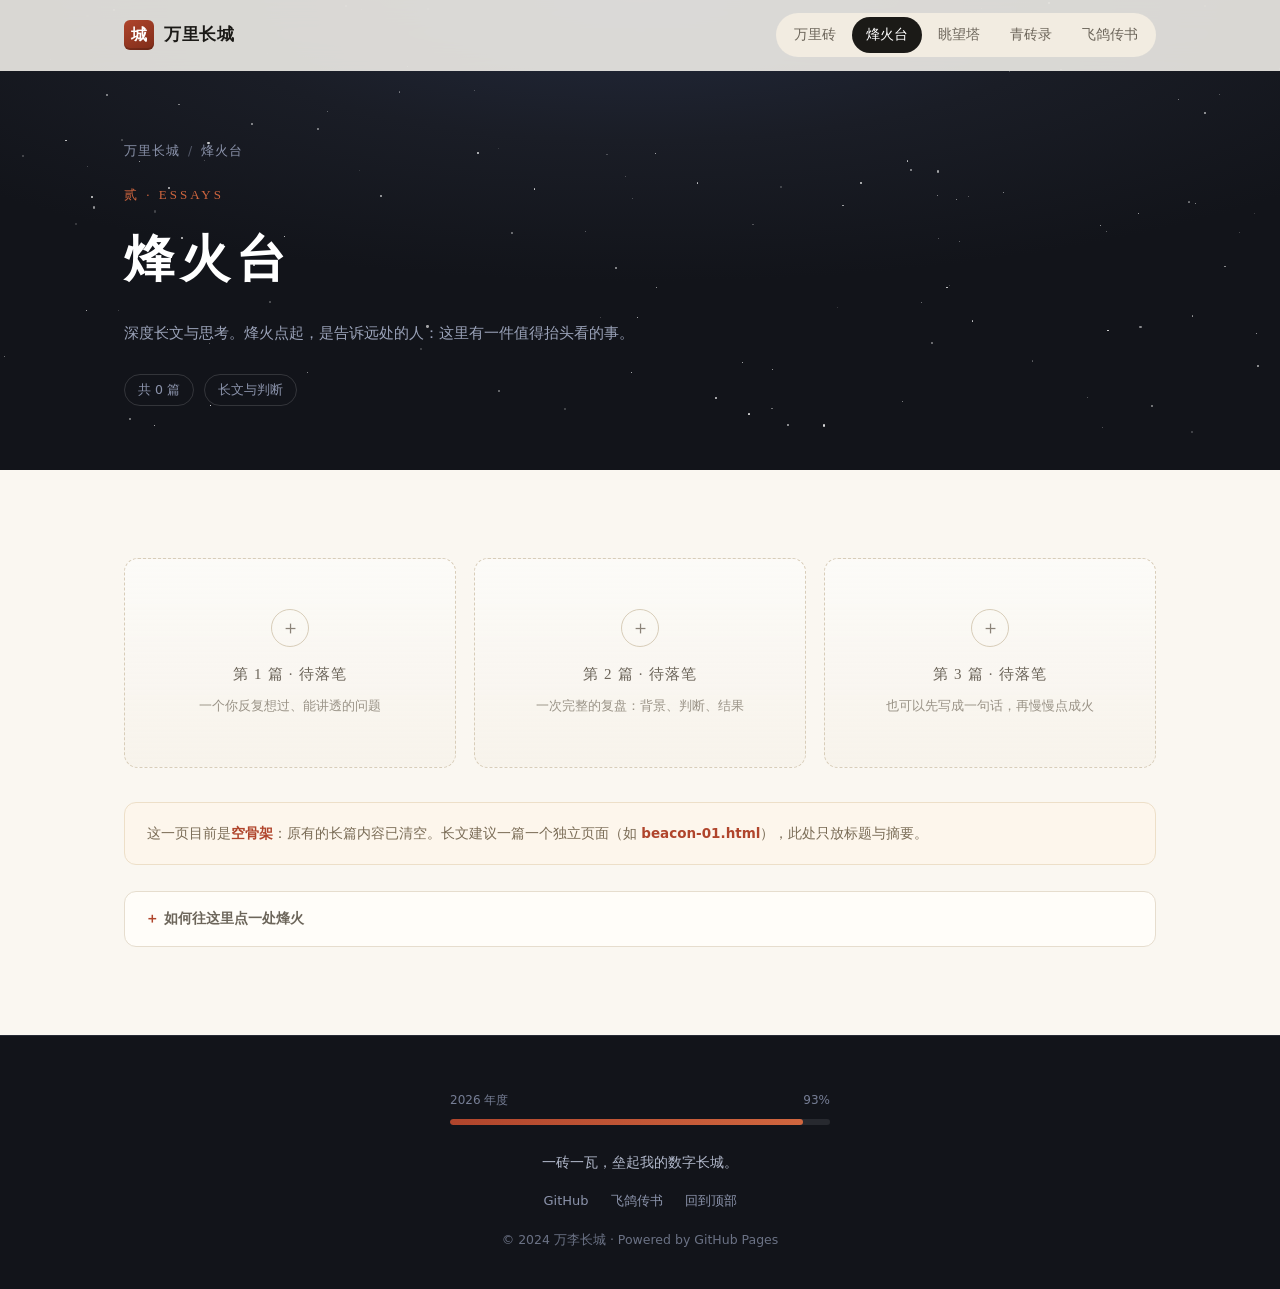
==== beacon.html @ 8b81b1d4 "整体改版：更名万里长城，五栏目重构，清空内容为空骨架" ====
<!DOCTYPE html>
<html lang="zh-CN">
<head>
<meta charset="UTF-8">
<meta name="viewport" content="width=device-width, initial-scale=1.0">
<title>烽火台 · 万里长城</title>
<meta name="description" content="烽火台 —— 深度长文与思考。">
<link rel="stylesheet" href="assets/style.css">
</head>
<body id="top">

<nav id="nav">
  <div class="nav-inner">
    <a class="brand" href="index.html"><span class="logo">城</span><span>万里长城</span></a>
    <div class="nav-links">
      <a href="brick.html">万里砖</a>
      <a href="beacon.html" class="active">烽火台</a>
      <a href="tower.html">眺望塔</a>
      <a href="notes.html">青砖录</a>
      <a href="letter.html">飞鸽传书</a>
    </div>
  </div>
</nav>

<header class="page-head">
  <div id="stars"></div>
  <div class="wrap">
    <div class="crumb"><a href="index.html">万里长城</a><i>/</i>烽火台</div>
    <div class="num">贰 · ESSAYS</div>
    <h1>烽火台</h1>
    <p class="desc">深度长文与思考。烽火点起，是告诉远处的人：这里有一件值得抬头看的事。</p>
    <div class="meta">
      <span>共 0 篇</span>
      <span>长文与判断</span>
    </div>
  </div>
</header>

<section>
  <div class="wrap">
    <div class="slots">
      <div class="slot reveal">
        <div class="plus">＋</div>
        <div class="label">第 1 篇 · 待落笔</div>
        <div class="hint">一个你反复想过、能讲透的问题</div>
      </div>
      <div class="slot reveal">
        <div class="plus">＋</div>
        <div class="label">第 2 篇 · 待落笔</div>
        <div class="hint">一次完整的复盘：背景、判断、结果</div>
      </div>
      <div class="slot reveal">
        <div class="plus">＋</div>
        <div class="label">第 3 篇 · 待落笔</div>
        <div class="hint">也可以先写成一句话，再慢慢点成火</div>
      </div>
    </div>

    <div class="note">
      这一页目前是<b>空骨架</b>：原有的长篇内容已清空。长文建议一篇一个独立页面（如 <b>beacon-01.html</b>），此处只放标题与摘要。
    </div>

    <details class="snippet">
      <summary>如何往这里点一处烽火</summary>
      <div class="snippet-body">
        <p>复制下面的结构到 <code>beacon.html</code> 的 <code>&lt;div class="slots"&gt;</code> 里：</p>
        <pre><code>&lt;a class="tile" href="beacon-01.html"&gt;
  &lt;div class="tile-num"&gt;01 · 2024.01&lt;/div&gt;
  &lt;h3&gt;文章标题&lt;/h3&gt;
  &lt;p&gt;两三行摘要，让人知道点开能读到什么。&lt;/p&gt;
  &lt;span class="tile-tag"&gt;长文 · 约 6000 字&lt;/span&gt;
&lt;/a&gt;</code></pre>
        <p>摘要控制在 2–3 行最好看。篇幅较长时，正文另建页面，这里只做入口。</p>
      </div>
    </details>
  </div>
</section>

<footer>
  <div class="wrap">
    <div class="progress-wrap">
      <div class="progress-label"><span id="yearLabel"></span><span id="yearPercent">0%</span></div>
      <div class="progress-bar"><i id="yearProgress"></i></div>
    </div>
    <div class="foot-line">一砖一瓦，垒起我的数字长城。</div>
    <div class="links">
      <a href="https://github.com/cwl88" target="_blank" rel="noopener">GitHub</a>
      <a href="letter.html">飞鸽传书</a>
      <a href="#top">回到顶部</a>
    </div>
    <div class="copyright">© 2024 万李长城 · Powered by GitHub Pages</div>
  </div>
</footer>

<button id="toTop" aria-label="回到顶部">↑</button>
<script src="assets/site.js"></script>
</body>
</html>
---- assets/style.css ----
/* ==========================================================
   万里长城 · 数字大本营
   共享样式表  assets/style.css
   ========================================================== */

:root{
  --paper:#faf7f1;
  --paper-2:#f2ece1;
  --card:#fffdf9;
  --ink:#1b1a17;
  --ink-soft:#6c655a;
  --ink-faint:#9a9387;
  --brick:#b0452c;
  --brick-2:#d0663f;
  --stone:#8b8378;
  --line:#e6ddce;
  --night:#12141a;
  --night-2:#1a1d26;
  --radius:14px;
  --maxw:1080px;
  --serif:"Songti SC","STSong","SimSun",Georgia,"Times New Roman",serif;
  --sans:"PingFang SC","Microsoft YaHei","Noto Sans SC",system-ui,-apple-system,sans-serif;
}

*{margin:0;padding:0;box-sizing:border-box}
html{scroll-behavior:smooth}
body{
  font-family:var(--sans);
  background:var(--paper);
  color:var(--ink);
  line-height:1.75;
  -webkit-font-smoothing:antialiased;
}
a{color:inherit;text-decoration:none}
img{max-width:100%}
.wrap{max-width:var(--maxw);margin:0 auto;padding:0 24px}

/* ===================== 导航 ===================== */
nav{
  position:fixed;top:0;left:0;right:0;z-index:100;
  background:rgba(250,247,241,.86);
  -webkit-backdrop-filter:blur(14px);
  backdrop-filter:blur(14px);
  border-bottom:1px solid transparent;
  transition:border-color .3s,box-shadow .3s;
}
nav.scrolled{border-bottom-color:var(--line);box-shadow:0 2px 20px rgba(27,26,23,.04)}
.nav-inner{
  max-width:var(--maxw);margin:0 auto;padding:13px 24px;
  display:flex;align-items:center;justify-content:space-between;gap:16px;
}
.brand{display:flex;align-items:center;gap:10px;font-weight:700;font-size:17px;letter-spacing:.5px;white-space:nowrap}
.brand .logo{
  width:30px;height:30px;border-radius:6px;
  background:linear-gradient(150deg,var(--brick),#7e2c19);
  color:#fff;font-family:var(--serif);font-size:16px;
  display:flex;align-items:center;justify-content:center;
  box-shadow:inset 0 -2px 0 rgba(0,0,0,.18);
}
.nav-links{display:flex;gap:2px;background:var(--paper-2);border-radius:999px;padding:4px}
.nav-links a{
  padding:6px 14px;border-radius:999px;font-size:13.5px;color:var(--ink-soft);
  transition:all .2s;white-space:nowrap;
}
.nav-links a:hover{color:var(--ink);background:#fff}
.nav-links a.active{background:var(--ink);color:#fff}
@media(max-width:760px){
  .nav-inner{padding:11px 16px;gap:10px}
  .brand{font-size:15px}
  .brand .logo{width:26px;height:26px;font-size:14px}
  .nav-links{padding:3px;gap:0}
  .nav-links a{padding:5px 8px;font-size:12px}
}
@media(max-width:420px){
  .brand span:last-child{display:none}
  .nav-links a{padding:5px 7px;font-size:11.5px}
}

/* ===================== 首屏 ===================== */
.hero{
  position:relative;overflow:hidden;
  background:radial-gradient(ellipse 75% 55% at 50% 0%,#232a3d 0%,var(--night-2) 45%,var(--night) 100%);
  color:#fff;
  padding:165px 24px 0;
  text-align:center;
}
#stars{position:absolute;inset:0;pointer-events:none}
.star{position:absolute;background:#fff;border-radius:50%;animation:twinkle 3.6s ease-in-out infinite}
@keyframes twinkle{0%,100%{opacity:.2}50%{opacity:.95}}

.hero-inner{position:relative;z-index:3;max-width:760px;margin:0 auto;padding-bottom:120px}
.hero .kicker{
  display:inline-flex;align-items:center;gap:10px;
  font-size:12.5px;letter-spacing:4px;color:#b9c0d6;text-transform:uppercase;
}
.hero .kicker::before,.hero .kicker::after{
  content:"";width:28px;height:1px;background:linear-gradient(90deg,transparent,var(--brick-2));
}
.hero .kicker::after{background:linear-gradient(90deg,var(--brick-2),transparent)}
.hero h1{
  font-family:var(--serif);font-weight:700;
  font-size:clamp(46px,9vw,80px);letter-spacing:.14em;
  margin:22px 0 0;text-indent:.14em;
}
.hero h1 .accent{color:var(--brick-2)}
.hero .en{
  display:block;font-family:var(--sans);font-weight:500;
  font-size:12.5px;letter-spacing:5px;color:#7b839c;
  margin-top:14px;text-transform:uppercase;
}
.hero .lede{
  margin:30px auto 0;max-width:520px;
  color:#9aa2b8;font-size:15px;line-height:2;
}
.hero .lede b{color:#e6e9f2;font-weight:600}
.hero-actions{margin-top:38px;display:flex;gap:14px;justify-content:center;flex-wrap:wrap}
.btn{
  display:inline-flex;align-items:center;gap:8px;
  padding:13px 28px;border-radius:999px;font-size:14.5px;font-weight:600;
  transition:transform .2s,box-shadow .2s,background .2s,border-color .2s;
}
.btn-primary{background:var(--brick);color:#fff;box-shadow:0 10px 26px rgba(176,69,44,.34)}
.btn-primary:hover{transform:translateY(-2px);box-shadow:0 14px 32px rgba(176,69,44,.45)}
.btn-ghost{border:1px solid rgba(255,255,255,.22);color:#cdd3e2}
.btn-ghost:hover{border-color:rgba(255,255,255,.45);color:#fff;transform:translateY(-2px)}

/* 城墙剪影 */
.skyline{position:absolute;left:0;right:0;bottom:0;z-index:2;pointer-events:none;line-height:0}
.skyline svg{display:block;width:100%;height:auto}
.wall-strip{
  position:absolute;left:0;right:0;bottom:0;height:74px;z-index:2;pointer-events:none;
  background:var(--night);
}
.wall-crenel{
  position:absolute;left:0;right:0;bottom:66px;height:16px;z-index:2;
  background:repeating-linear-gradient(90deg,var(--night) 0 22px,transparent 22px 40px);
  pointer-events:none;
}

/* ===================== 栏目总览 ===================== */
section{padding:88px 0}
.sec-head{text-align:center;margin-bottom:46px}
.sec-head .kicker{font-size:12px;letter-spacing:4px;color:var(--brick);font-weight:600}
.sec-head h2{
  font-family:var(--serif);font-size:clamp(26px,4vw,34px);font-weight:700;
  margin-top:10px;letter-spacing:.06em;
}
.sec-head h2 em{font-style:normal;color:var(--brick)}
.sec-head p{margin-top:12px;color:var(--ink-soft);font-size:14.5px}

.pillars{display:grid;grid-template-columns:repeat(auto-fit,minmax(196px,1fr));gap:16px}
.pillar{
  background:var(--card);border:1px solid var(--line);border-radius:var(--radius);
  padding:26px 22px 22px;position:relative;overflow:hidden;
  transition:transform .25s,box-shadow .25s,border-color .25s;
  display:flex;flex-direction:column;
}
.pillar::after{
  content:"";position:absolute;left:0;right:0;top:0;height:3px;
  background:linear-gradient(90deg,var(--brick),var(--brick-2));
  transform:scaleX(0);transform-origin:left;transition:transform .35s;
}
.pillar:hover{transform:translateY(-6px);box-shadow:0 18px 40px rgba(27,26,23,.09);border-color:#dccfba}
.pillar:hover::after{transform:scaleX(1)}
.pillar .num{
  font-family:var(--serif);font-size:13px;color:var(--brick);letter-spacing:2px;
}
.pillar h3{
  font-family:var(--serif);font-size:23px;letter-spacing:.1em;
  margin-top:8px;font-weight:700;
}
.pillar .sub{font-size:12.5px;color:var(--ink-faint);margin-top:4px;letter-spacing:1px}
.pillar p{font-size:13.5px;color:var(--ink-soft);margin-top:14px;line-height:1.8;flex:1}
.pillar .go{
  margin-top:18px;font-size:13px;color:var(--brick);font-weight:600;
  display:inline-flex;align-items:center;gap:5px;
}
.pillar .go i{font-style:normal;transition:transform .2s}
.pillar:hover .go i{transform:translateX(4px)}

/* ===================== 关于 / 自述 ===================== */
.about{background:var(--paper-2);border-top:1px solid var(--line);border-bottom:1px solid var(--line)}
.about-grid{display:grid;grid-template-columns:1fr 1fr;gap:54px;align-items:start}
@media(max-width:800px){.about-grid{grid-template-columns:1fr;gap:32px}}
.about-text h2{
  font-family:var(--serif);font-size:clamp(24px,3.4vw,30px);line-height:1.6;letter-spacing:.05em;
}
.about-text h2 em{font-style:normal;color:var(--brick)}
.about-text p{margin-top:18px;font-size:14.5px;color:var(--ink-soft);line-height:2}
.about-list{list-style:none;border-top:1px solid var(--line)}
.about-list li{
  display:flex;justify-content:space-between;gap:16px;
  padding:15px 2px;border-bottom:1px solid var(--line);font-size:14px;
}
.about-list li span:first-child{color:var(--ink-soft)}
.about-list li span:last-child{color:var(--ink);font-weight:600}
.about-list .pending{color:var(--ink-faint);font-weight:400;font-style:italic}

/* ===================== 栏目页头 ===================== */
.page-head{
  background:radial-gradient(ellipse 70% 60% at 50% 0%,#232a3d 0%,var(--night-2) 50%,var(--night) 100%);
  color:#fff;position:relative;overflow:hidden;
  padding:140px 24px 64px;
}
.page-head .wrap{position:relative;z-index:2}
.crumb{font-size:12.5px;color:#8b93ab;letter-spacing:1px}
.crumb a:hover{color:#fff}
.crumb i{font-style:normal;margin:0 8px;opacity:.5}
.page-head .num{
  display:inline-block;font-family:var(--serif);font-size:13px;color:var(--brick-2);
  letter-spacing:3px;margin-top:22px;
}
.page-head h1{
  font-family:var(--serif);font-size:clamp(34px,6vw,50px);
  letter-spacing:.12em;font-weight:700;margin-top:8px;
}
.page-head .desc{
  margin-top:16px;max-width:520px;color:#9aa2b8;font-size:14.5px;line-height:1.95;
}
.page-head .meta{
  margin-top:26px;display:flex;gap:10px;flex-wrap:wrap;font-size:12.5px;color:#8b93ab;
}
.page-head .meta span{
  border:1px solid rgba(255,255,255,.14);border-radius:999px;padding:4px 13px;
}

/* ===================== 空模板 ===================== */
.slots{display:grid;grid-template-columns:repeat(auto-fit,minmax(240px,1fr));gap:18px}
.slot{
  border:1.5px dashed #d8cdb9;border-radius:var(--radius);
  min-height:210px;padding:26px 22px;
  background:linear-gradient(180deg,rgba(255,255,255,.5),rgba(242,236,225,.35));
  display:flex;flex-direction:column;justify-content:center;align-items:center;
  text-align:center;transition:border-color .25s,background .25s;
}
.slot:hover{border-color:var(--brick-2);background:rgba(255,255,255,.85)}
.slot .plus{
  width:38px;height:38px;border-radius:50%;border:1px solid #d8cdb9;
  color:var(--stone);font-size:19px;font-weight:300;
  display:flex;align-items:center;justify-content:center;margin-bottom:14px;
}
.slot .label{
  font-family:var(--serif);font-size:15px;letter-spacing:.08em;color:var(--ink-soft);
}
.slot .hint{font-size:12.5px;color:var(--ink-faint);margin-top:8px;line-height:1.7}

/* 用户填充内容用的成品卡片 */
.tile{
  background:var(--card);border:1px solid var(--line);border-radius:var(--radius);
  padding:24px 22px;transition:transform .25s,box-shadow .25s;
  display:flex;flex-direction:column;
}
.tile:hover{transform:translateY(-5px);box-shadow:0 16px 34px rgba(27,26,23,.09)}
.tile-num{font-family:var(--serif);font-size:12.5px;color:var(--brick);letter-spacing:2px}
.tile h3{font-family:var(--serif);font-size:18px;margin-top:8px;line-height:1.5}
.tile p{font-size:13.5px;color:var(--ink-soft);margin-top:10px;flex:1;line-height:1.85}
.tile-tag{
  align-self:flex-start;margin-top:16px;font-size:11.5px;letter-spacing:1px;
  color:var(--brick);border:1px solid #e8cdc2;background:#fdf1ec;
  border-radius:999px;padding:3px 11px;
}

/* 说明条 */
.note{
  margin-top:34px;padding:18px 22px;border-radius:12px;
  background:#fdf6ec;border:1px solid #eddfc8;
  font-size:13.5px;color:#7a6c56;line-height:1.9;
}
.note b{color:var(--brick)}

/* 折叠代码说明 */
details.snippet{
  margin-top:26px;border:1px solid var(--line);border-radius:12px;
  background:var(--card);overflow:hidden;
}
details.snippet summary{
  cursor:pointer;padding:15px 20px;font-size:13.5px;font-weight:600;
  color:var(--ink-soft);list-style:none;user-select:none;
}
details.snippet summary::-webkit-details-marker{display:none}
details.snippet summary::before{content:"＋ ";color:var(--brick)}
details.snippet[open] summary::before{content:"− "}
details.snippet summary:hover{color:var(--ink)}
.snippet-body{padding:0 20px 20px;font-size:13px;color:var(--ink-soft)}
.snippet-body p{margin-bottom:12px;line-height:1.9}
.snippet-body code{
  background:var(--paper-2);padding:1.5px 6px;border-radius:4px;
  font-size:12.5px;font-family:ui-monospace,Menlo,Consolas,monospace;color:#8a4a2c;
}
.snippet-body pre{
  background:#1b1d24;color:#dfe3ee;border-radius:10px;padding:16px 18px;
  overflow-x:auto;font-size:12.5px;line-height:1.75;margin-top:6px;
}
.snippet-body pre code{background:none;color:inherit;padding:0;font-size:12.5px}

/* ===================== 飞鸽传书 ===================== */
.contact-grid{display:grid;grid-template-columns:repeat(auto-fit,minmax(240px,1fr));gap:18px}
.contact-card{
  background:var(--card);border:1px solid var(--line);border-radius:var(--radius);
  padding:26px 24px;text-align:left;
}
.contact-card .ico{font-size:20px}
.contact-card h3{font-family:var(--serif);font-size:17px;margin-top:12px}
.contact-card p{font-size:13px;color:var(--ink-soft);margin-top:8px;line-height:1.8}
.contact-card .val{
  display:inline-block;margin-top:14px;font-size:14px;color:var(--brick);font-weight:600;
  border-bottom:1px dashed #e0b8a8;padding-bottom:2px;
}
.contact-card .val.pending{color:var(--ink-faint);font-weight:400;border-color:#ddd6c8}

/* ===================== 页脚 ===================== */
footer{
  background:var(--night);color:#8b93ab;padding:54px 0 38px;font-size:13.5px;text-align:center;
  border-top:1px solid #262a35;
}
.progress-wrap{max-width:380px;margin:0 auto 26px}
.progress-label{display:flex;justify-content:space-between;font-size:12px;margin-bottom:8px;color:#767e95}
.progress-bar{height:6px;border-radius:99px;background:rgba(255,255,255,.09);overflow:hidden}
.progress-bar i{
  display:block;height:100%;width:0;border-radius:99px;
  background:linear-gradient(90deg,var(--brick),var(--brick-2));
  transition:width 1.2s cubic-bezier(.2,.8,.2,1);
}
.foot-line{color:#b3bacd}
footer .links{display:flex;gap:22px;justify-content:center;margin-top:16px;font-size:13px}
footer .links a:hover{color:#fff}
.copyright{margin-top:16px;font-size:12.5px;color:#6b7285}

/* ===================== 回到顶部 ===================== */
#toTop{
  position:fixed;right:24px;bottom:24px;width:42px;height:42px;border-radius:50%;
  background:var(--brick);color:#fff;border:none;cursor:pointer;font-size:17px;
  opacity:0;pointer-events:none;transition:opacity .3s,transform .2s;z-index:99;
  box-shadow:0 8px 22px rgba(176,69,44,.4);
}
#toTop.show{opacity:1;pointer-events:auto}
#toTop:hover{transform:translateY(-2px)}

/* 入场动画 */
.reveal{opacity:0;transform:translateY(18px);transition:opacity .7s ease,transform .7s ease}
.reveal.in{opacity:1;transform:none}
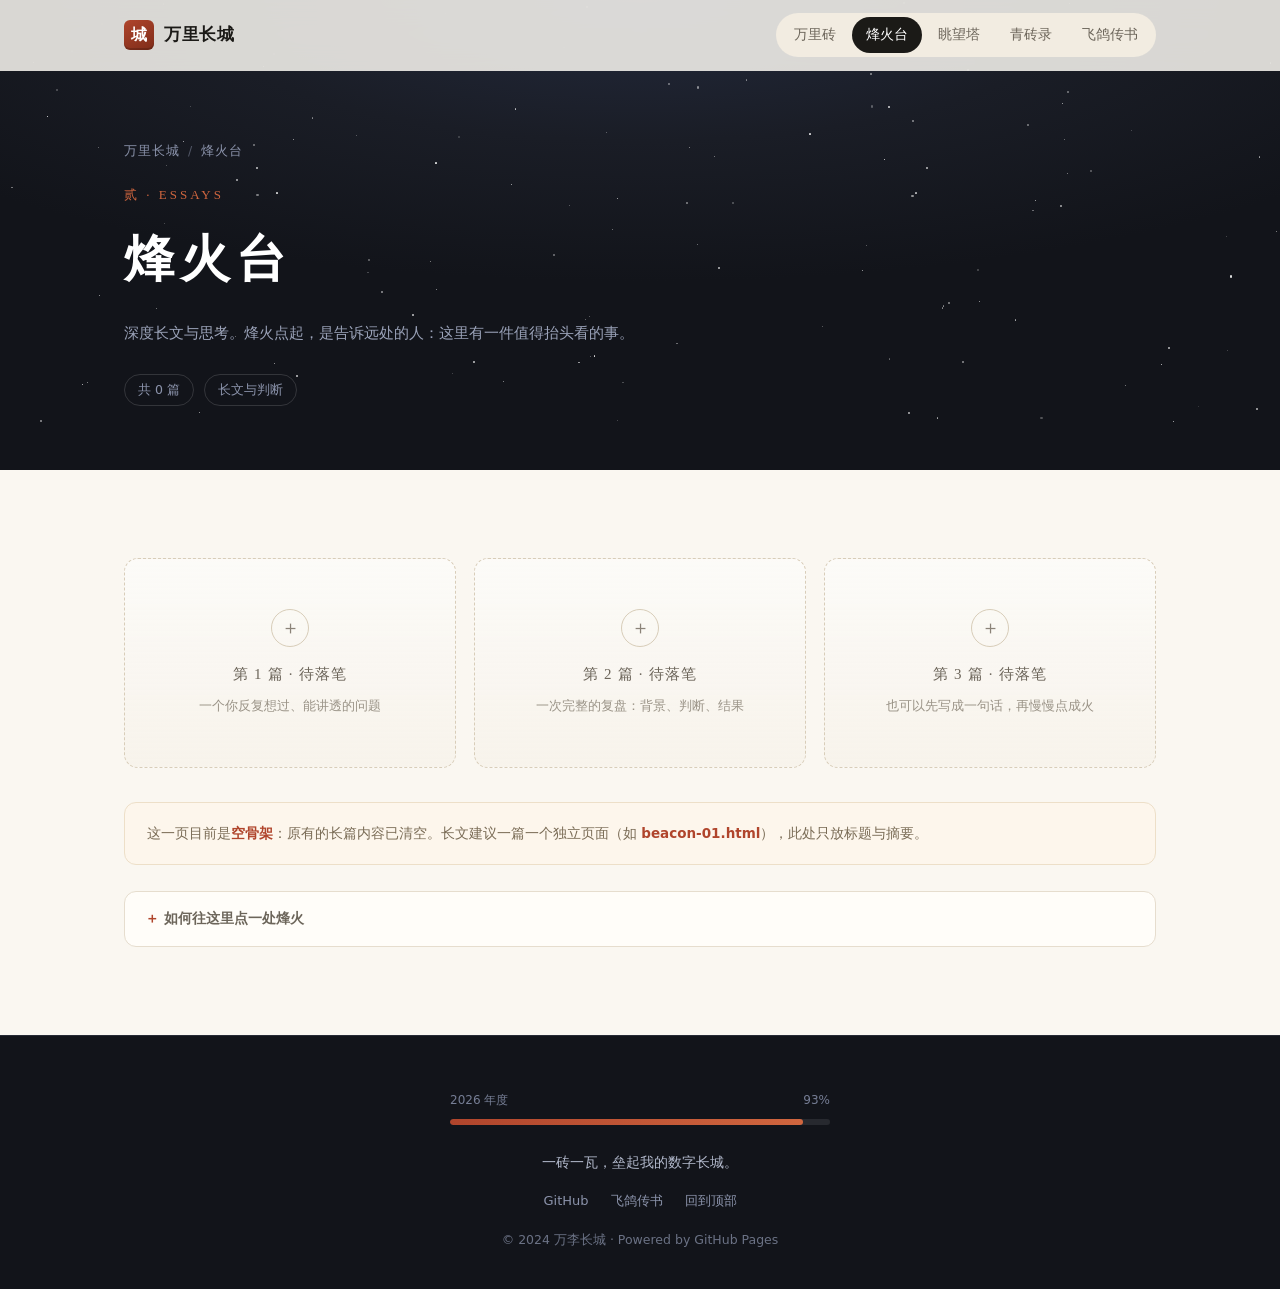
==== commit 0d3d2b70: "无 JS 环境兜底：入场动画改为 js 类启用" ====
--- a/beacon.html
+++ b/beacon.html
@@ -5,6 +5,7 @@
 <meta name="viewport" content="width=device-width, initial-scale=1.0">
 <title>烽火台 · 万里长城</title>
 <meta name="description" content="烽火台 —— 深度长文与思考。">
+<script>document.documentElement.classList.add("js")</script>
 <link rel="stylesheet" href="assets/style.css">
 </head>
 <body id="top">
--- a/assets/style.css
+++ b/assets/style.css
@@ -336,6 +336,6 @@
 #toTop.show{opacity:1;pointer-events:auto}
 #toTop:hover{transform:translateY(-2px)}
 
-/* 入场动画 */
-.reveal{opacity:0;transform:translateY(18px);transition:opacity .7s ease,transform .7s ease}
-.reveal.in{opacity:1;transform:none}
+/* 入场动画（仅 JS 可用时启用，保证无 JS 也能看到内容） */
+.js .reveal{opacity:0;transform:translateY(18px);transition:opacity .7s ease,transform .7s ease}
+.js .reveal.in{opacity:1;transform:none}
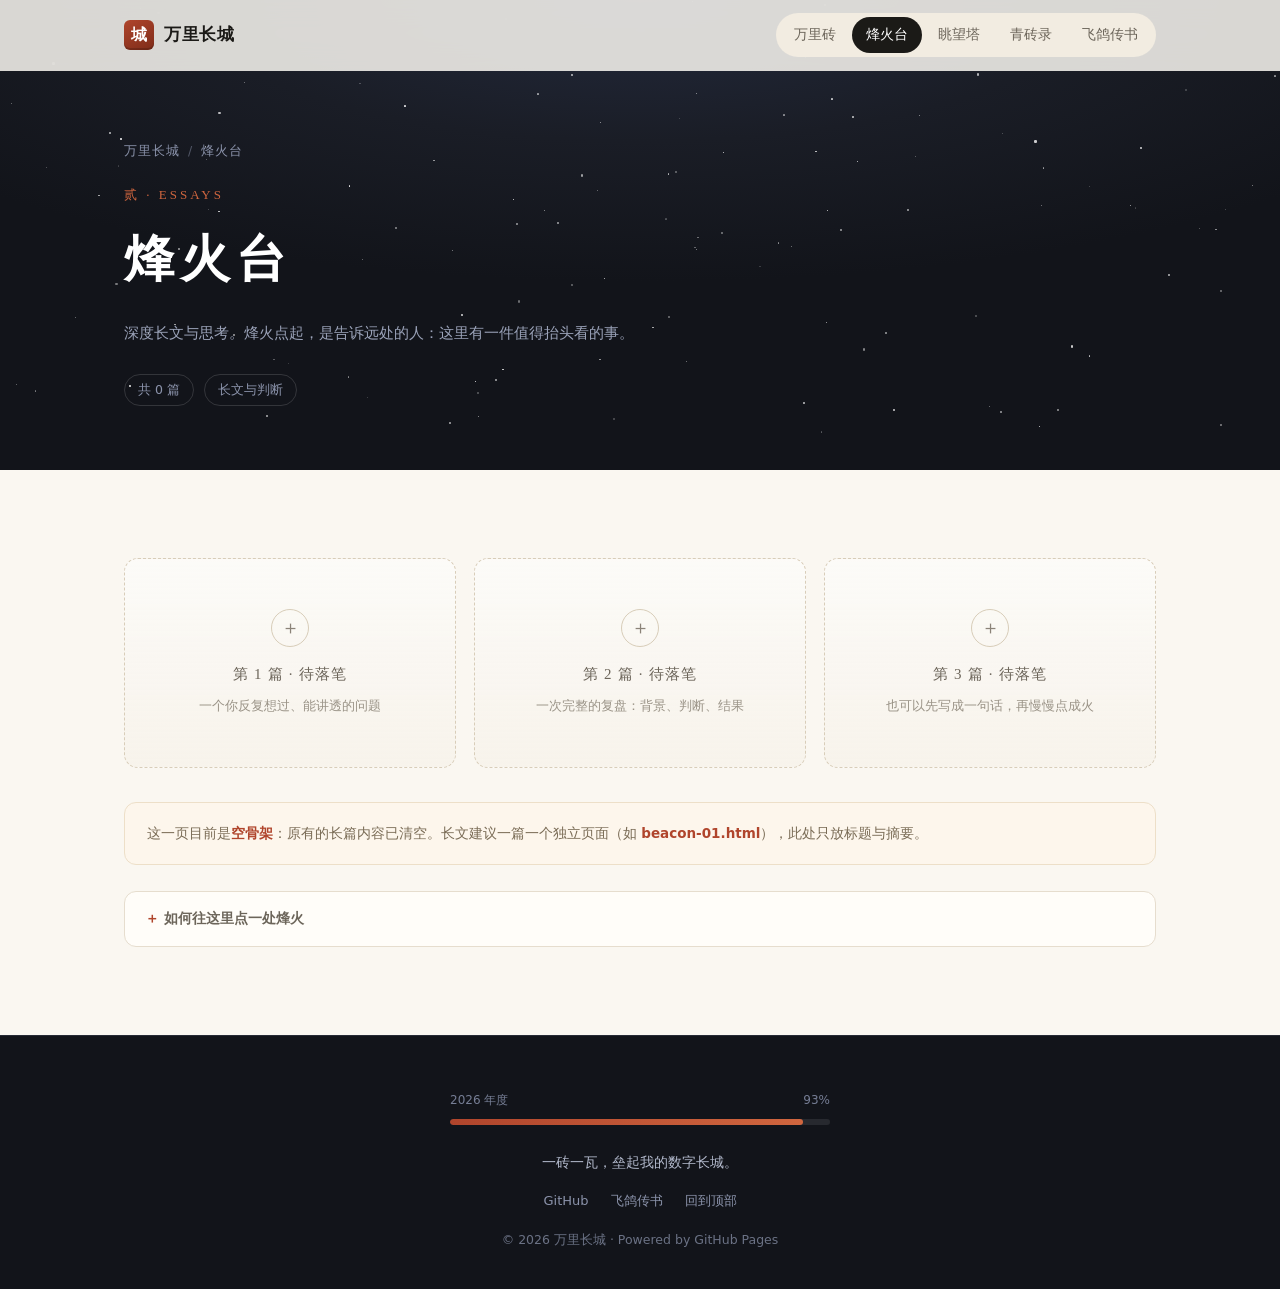
==== commit 5c8fce9d: "页脚版权更正为 © 2026 万里长城" ====
--- a/beacon.html
+++ b/beacon.html
@@ -89,7 +89,7 @@
       <a href="letter.html">飞鸽传书</a>
       <a href="#top">回到顶部</a>
     </div>
-    <div class="copyright">© 2024 万李长城 · Powered by GitHub Pages</div>
+    <div class="copyright">© 2026 万里长城 · Powered by GitHub Pages</div>
   </div>
 </footer>
 
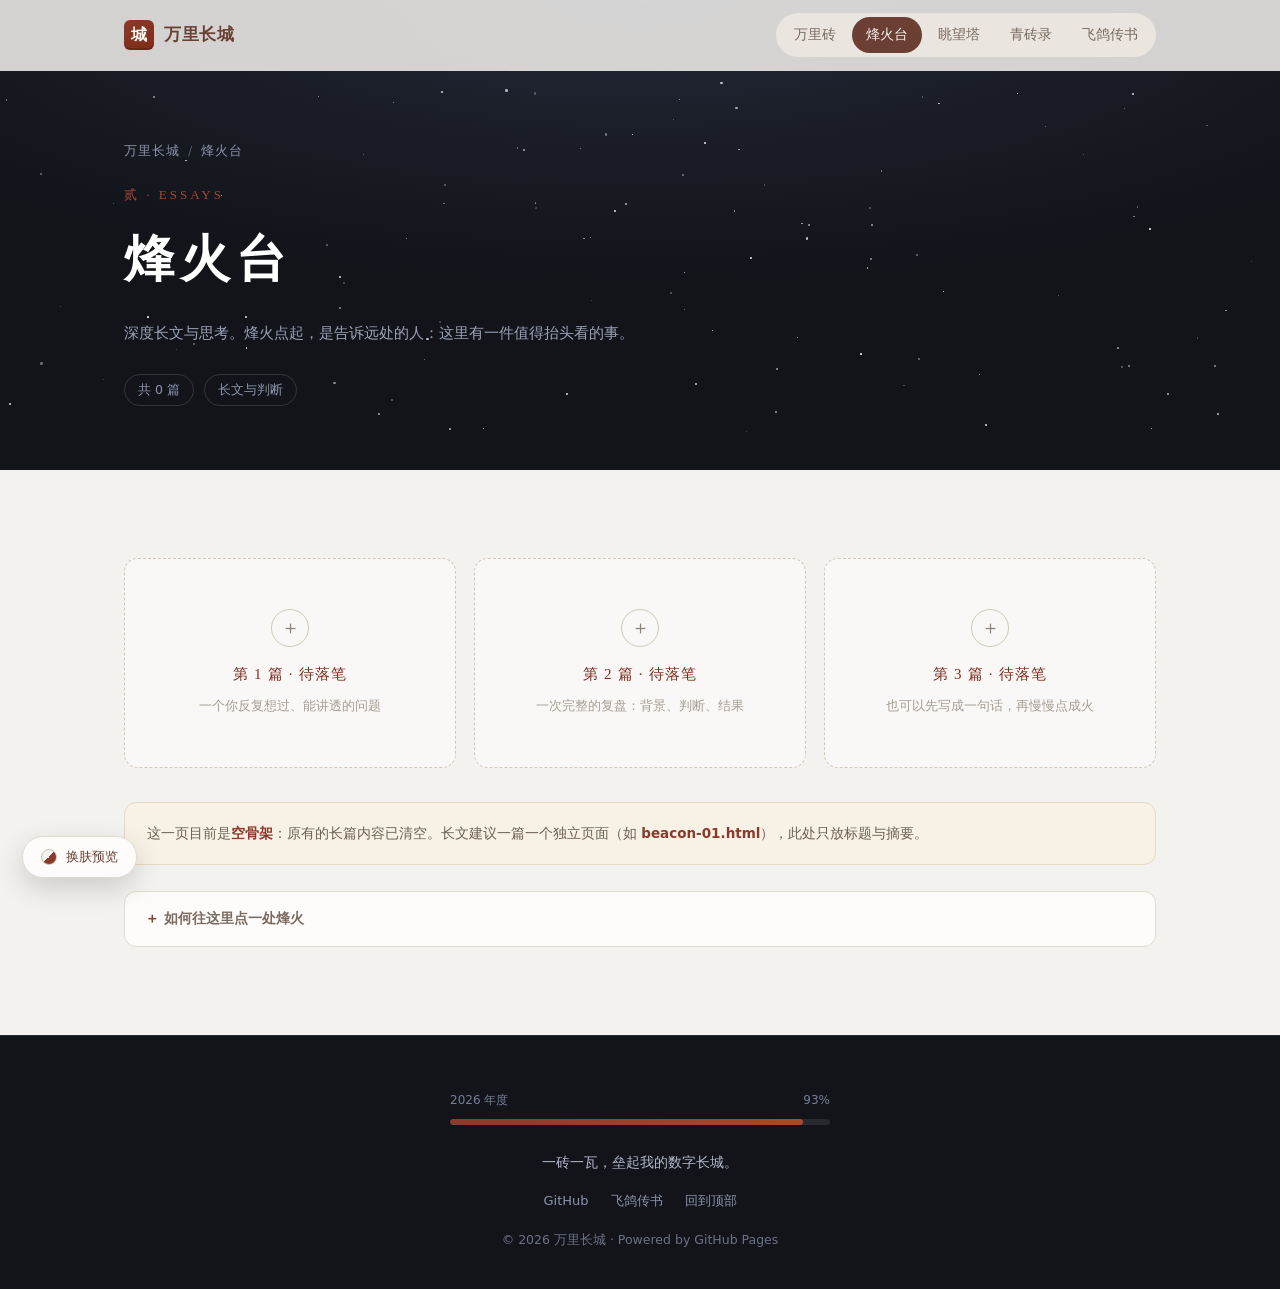
==== commit c89cddc6: "新增三套一键换肤主题（极简白/暗黑风/古典青）供预览选择" ====
--- a/beacon.html
+++ b/beacon.html
@@ -5,7 +5,7 @@
 <meta name="viewport" content="width=device-width, initial-scale=1.0">
 <title>烽火台 · 万里长城</title>
 <meta name="description" content="烽火台 —— 深度长文与思考。">
-<script>document.documentElement.classList.add("js")</script>
+<script>(function(){var d=document.documentElement;try{var m=location.search.match(/theme=(minimal|dark|classic)/);var t=m?m[1]:localStorage.getItem("wlgc-theme");if(t)d.setAttribute("data-theme",t);}catch(e){}d.classList.add("js");})();</script>
 <link rel="stylesheet" href="assets/style.css">
 </head>
 <body id="top">
--- a/assets/style.css
+++ b/assets/style.css
@@ -3,23 +3,103 @@
    共享样式表  assets/style.css
    ========================================================== */
 
+/* ==========================================================
+   配色主题
+   ① 极简白（默认）：暖灰背景 + 深砖红字
+   ② 暗黑风：深黑背景 + 橙色点缀
+   ③ 古典青：青灰背景 + 朱砂红
+   切换方式：<html data-theme="minimal|dark|classic">
+   ========================================================== */
+
+/* ---------- ① 极简白 · 默认 ---------- */
 :root{
-  --paper:#faf7f1;
-  --paper-2:#f2ece1;
-  --card:#fffdf9;
-  --ink:#1b1a17;
-  --ink-soft:#6c655a;
-  --ink-faint:#9a9387;
-  --brick:#b0452c;
-  --brick-2:#d0663f;
+  --paper:#f4f2ee;
+  --paper-2:#eae6df;
+  --card:#fdfcfa;
+  --ink:#6b3f33;
+  --heading:#7f2f22;
+  --ink-soft:#7a6a60;
+  --ink-faint:#a89d92;
+  --brick:#8a3a2b;
+  --brick-2:#a8482f;
+  --on-accent:#fffaf6;
   --stone:#8b8378;
-  --line:#e6ddce;
+  --line:#e2dbd0;
+  --line-strong:#cfc3b0;
+  --nav-bg:rgba(244,242,238,.86);
+  --note-bg:#f7f1e6;
+  --note-line:#e6d8c1;
+  --note-ink:#6d6153;
+  --slot-line:#d3c8b6;
+  --slot-bg:rgba(255,255,255,.45);
+  --tag-bg:#fbf0eb;
+  --tag-line:#e8cdc2;
+  --shadow-lift:0 18px 40px rgba(27,26,23,.09);
+  --shadow-nav:0 2px 20px rgba(27,26,23,.05);
   --night:#12141a;
   --night-2:#1a1d26;
   --radius:14px;
   --maxw:1080px;
   --serif:"Songti SC","STSong","SimSun",Georgia,"Times New Roman",serif;
   --sans:"PingFang SC","Microsoft YaHei","Noto Sans SC",system-ui,-apple-system,sans-serif;
+}
+
+/* ---------- ② 暗黑风 ---------- */
+html[data-theme="dark"]{
+  --paper:#0d0e12;
+  --paper-2:#151820;
+  --card:#14161d;
+  --ink:#eae7e1;
+  --heading:#f5f2ec;
+  --ink-soft:#a09a92;
+  --ink-faint:#6e6a64;
+  --brick:#ff7a3d;
+  --brick-2:#ff9a63;
+  --on-accent:#1a0f06;
+  --stone:#7c7770;
+  --line:#262b35;
+  --line-strong:#39404d;
+  --nav-bg:rgba(13,14,18,.86);
+  --note-bg:#171a22;
+  --note-line:#2b313d;
+  --note-ink:#a8b0be;
+  --slot-line:#333a48;
+  --slot-bg:rgba(255,255,255,.018);
+  --tag-bg:#231710;
+  --tag-line:#4a3122;
+  --shadow-lift:0 18px 44px rgba(0,0,0,.55);
+  --shadow-nav:0 2px 22px rgba(0,0,0,.45);
+  --night:#08090c;
+  --night-2:#101219;
+}
+
+/* ---------- ③ 古典青 ---------- */
+html[data-theme="classic"]{
+  --paper:#e9ede9;
+  --paper-2:#dfe5e1;
+  --card:#f7faf8;
+  --ink:#2a3a33;
+  --heading:#a8382c;
+  --ink-soft:#5e6b64;
+  --ink-faint:#8e998f;
+  --brick:#a8382c;
+  --brick-2:#c1553f;
+  --on-accent:#fdf8f4;
+  --stone:#7d8a80;
+  --line:#cdd5cf;
+  --line-strong:#b7c2b9;
+  --nav-bg:rgba(233,237,233,.87);
+  --note-bg:#eef2e6;
+  --note-line:#d3dcc5;
+  --note-ink:#5c6b52;
+  --slot-line:#c2ccc4;
+  --slot-bg:rgba(255,255,255,.42);
+  --tag-bg:#faf0ec;
+  --tag-line:#e0c6bd;
+  --shadow-lift:0 18px 40px rgba(30,45,38,.12);
+  --shadow-nav:0 2px 20px rgba(30,45,38,.07);
+  --night:#101418;
+  --night-2:#181f24;
 }
 
 *{margin:0;padding:0;box-sizing:border-box}
@@ -38,13 +118,13 @@
 /* ===================== 导航 ===================== */
 nav{
   position:fixed;top:0;left:0;right:0;z-index:100;
-  background:rgba(250,247,241,.86);
+  background:var(--nav-bg);
   -webkit-backdrop-filter:blur(14px);
   backdrop-filter:blur(14px);
   border-bottom:1px solid transparent;
   transition:border-color .3s,box-shadow .3s;
 }
-nav.scrolled{border-bottom-color:var(--line);box-shadow:0 2px 20px rgba(27,26,23,.04)}
+nav.scrolled{border-bottom-color:var(--line);box-shadow:var(--shadow-nav)}
 .nav-inner{
   max-width:var(--maxw);margin:0 auto;padding:13px 24px;
   display:flex;align-items:center;justify-content:space-between;gap:16px;
@@ -53,7 +133,7 @@
 .brand .logo{
   width:30px;height:30px;border-radius:6px;
   background:linear-gradient(150deg,var(--brick),#7e2c19);
-  color:#fff;font-family:var(--serif);font-size:16px;
+  color:var(--on-accent);font-family:var(--serif);font-size:16px;
   display:flex;align-items:center;justify-content:center;
   box-shadow:inset 0 -2px 0 rgba(0,0,0,.18);
 }
@@ -62,8 +142,8 @@
   padding:6px 14px;border-radius:999px;font-size:13.5px;color:var(--ink-soft);
   transition:all .2s;white-space:nowrap;
 }
-.nav-links a:hover{color:var(--ink);background:#fff}
-.nav-links a.active{background:var(--ink);color:#fff}
+.nav-links a:hover{color:var(--heading);background:var(--card)}
+.nav-links a.active{background:var(--ink);color:var(--paper)}
 @media(max-width:760px){
   .nav-inner{padding:11px 16px;gap:10px}
   .brand{font-size:15px}
@@ -119,7 +199,7 @@
   padding:13px 28px;border-radius:999px;font-size:14.5px;font-weight:600;
   transition:transform .2s,box-shadow .2s,background .2s,border-color .2s;
 }
-.btn-primary{background:var(--brick);color:#fff;box-shadow:0 10px 26px rgba(176,69,44,.34)}
+.btn-primary{background:var(--brick);color:var(--on-accent);box-shadow:0 10px 26px rgba(176,69,44,.34)}
 .btn-primary:hover{transform:translateY(-2px);box-shadow:0 14px 32px rgba(176,69,44,.45)}
 .btn-ghost{border:1px solid rgba(255,255,255,.22);color:#cdd3e2}
 .btn-ghost:hover{border-color:rgba(255,255,255,.45);color:#fff;transform:translateY(-2px)}
@@ -143,7 +223,7 @@
 .sec-head .kicker{font-size:12px;letter-spacing:4px;color:var(--brick);font-weight:600}
 .sec-head h2{
   font-family:var(--serif);font-size:clamp(26px,4vw,34px);font-weight:700;
-  margin-top:10px;letter-spacing:.06em;
+  margin-top:10px;letter-spacing:.06em;color:var(--heading);
 }
 .sec-head h2 em{font-style:normal;color:var(--brick)}
 .sec-head p{margin-top:12px;color:var(--ink-soft);font-size:14.5px}
@@ -160,14 +240,14 @@
   background:linear-gradient(90deg,var(--brick),var(--brick-2));
   transform:scaleX(0);transform-origin:left;transition:transform .35s;
 }
-.pillar:hover{transform:translateY(-6px);box-shadow:0 18px 40px rgba(27,26,23,.09);border-color:#dccfba}
+.pillar:hover{transform:translateY(-6px);box-shadow:var(--shadow-lift);border-color:var(--line-strong)}
 .pillar:hover::after{transform:scaleX(1)}
 .pillar .num{
   font-family:var(--serif);font-size:13px;color:var(--brick);letter-spacing:2px;
 }
 .pillar h3{
   font-family:var(--serif);font-size:23px;letter-spacing:.1em;
-  margin-top:8px;font-weight:700;
+  margin-top:8px;font-weight:700;color:var(--heading);
 }
 .pillar .sub{font-size:12.5px;color:var(--ink-faint);margin-top:4px;letter-spacing:1px}
 .pillar p{font-size:13.5px;color:var(--ink-soft);margin-top:14px;line-height:1.8;flex:1}
@@ -182,8 +262,9 @@
 .about{background:var(--paper-2);border-top:1px solid var(--line);border-bottom:1px solid var(--line)}
 .about-grid{display:grid;grid-template-columns:1fr 1fr;gap:54px;align-items:start}
 @media(max-width:800px){.about-grid{grid-template-columns:1fr;gap:32px}}
-.about-text h2{
+  .about-text h2{
   font-family:var(--serif);font-size:clamp(24px,3.4vw,30px);line-height:1.6;letter-spacing:.05em;
+  color:var(--heading);
 }
 .about-text h2 em{font-style:normal;color:var(--brick)}
 .about-text p{margin-top:18px;font-size:14.5px;color:var(--ink-soft);line-height:2}
@@ -227,20 +308,20 @@
 /* ===================== 空模板 ===================== */
 .slots{display:grid;grid-template-columns:repeat(auto-fit,minmax(240px,1fr));gap:18px}
 .slot{
-  border:1.5px dashed #d8cdb9;border-radius:var(--radius);
+  border:1.5px dashed var(--slot-line);border-radius:var(--radius);
   min-height:210px;padding:26px 22px;
-  background:linear-gradient(180deg,rgba(255,255,255,.5),rgba(242,236,225,.35));
+  background:var(--slot-bg);
   display:flex;flex-direction:column;justify-content:center;align-items:center;
   text-align:center;transition:border-color .25s,background .25s;
 }
-.slot:hover{border-color:var(--brick-2);background:rgba(255,255,255,.85)}
+.slot:hover{border-color:var(--brick-2)}
 .slot .plus{
-  width:38px;height:38px;border-radius:50%;border:1px solid #d8cdb9;
+  width:38px;height:38px;border-radius:50%;border:1px solid var(--slot-line);
   color:var(--stone);font-size:19px;font-weight:300;
   display:flex;align-items:center;justify-content:center;margin-bottom:14px;
 }
 .slot .label{
-  font-family:var(--serif);font-size:15px;letter-spacing:.08em;color:var(--ink-soft);
+  font-family:var(--serif);font-size:15px;letter-spacing:.08em;color:var(--heading);
 }
 .slot .hint{font-size:12.5px;color:var(--ink-faint);margin-top:8px;line-height:1.7}
 
@@ -250,21 +331,21 @@
   padding:24px 22px;transition:transform .25s,box-shadow .25s;
   display:flex;flex-direction:column;
 }
-.tile:hover{transform:translateY(-5px);box-shadow:0 16px 34px rgba(27,26,23,.09)}
+.tile:hover{transform:translateY(-5px);box-shadow:var(--shadow-lift)}
 .tile-num{font-family:var(--serif);font-size:12.5px;color:var(--brick);letter-spacing:2px}
-.tile h3{font-family:var(--serif);font-size:18px;margin-top:8px;line-height:1.5}
+.tile h3{font-family:var(--serif);font-size:18px;margin-top:8px;line-height:1.5;color:var(--heading)}
 .tile p{font-size:13.5px;color:var(--ink-soft);margin-top:10px;flex:1;line-height:1.85}
 .tile-tag{
   align-self:flex-start;margin-top:16px;font-size:11.5px;letter-spacing:1px;
-  color:var(--brick);border:1px solid #e8cdc2;background:#fdf1ec;
+  color:var(--brick);border:1px solid var(--tag-line);background:var(--tag-bg);
   border-radius:999px;padding:3px 11px;
 }
 
 /* 说明条 */
 .note{
   margin-top:34px;padding:18px 22px;border-radius:12px;
-  background:#fdf6ec;border:1px solid #eddfc8;
-  font-size:13.5px;color:#7a6c56;line-height:1.9;
+  background:var(--note-bg);border:1px solid var(--note-line);
+  font-size:13.5px;color:var(--note-ink);line-height:1.9;
 }
 .note b{color:var(--brick)}
 
@@ -300,13 +381,13 @@
   padding:26px 24px;text-align:left;
 }
 .contact-card .ico{font-size:20px}
-.contact-card h3{font-family:var(--serif);font-size:17px;margin-top:12px}
+.contact-card h3{font-family:var(--serif);font-size:17px;margin-top:12px;color:var(--heading)}
 .contact-card p{font-size:13px;color:var(--ink-soft);margin-top:8px;line-height:1.8}
 .contact-card .val{
   display:inline-block;margin-top:14px;font-size:14px;color:var(--brick);font-weight:600;
-  border-bottom:1px dashed #e0b8a8;padding-bottom:2px;
-}
-.contact-card .val.pending{color:var(--ink-faint);font-weight:400;border-color:#ddd6c8}
+  border-bottom:1px dashed var(--tag-line);padding-bottom:2px;
+}
+.contact-card .val.pending{color:var(--ink-faint);font-weight:400;border-color:var(--line)}
 
 /* ===================== 页脚 ===================== */
 footer{
@@ -339,3 +420,66 @@
 /* 入场动画（仅 JS 可用时启用，保证无 JS 也能看到内容） */
 .js .reveal{opacity:0;transform:translateY(18px);transition:opacity .7s ease,transform .7s ease}
 .js .reveal.in{opacity:1;transform:none}
+
+/* ===================== 换肤面板（临时预览用） ===================== */
+.skin{position:fixed;left:22px;bottom:22px;z-index:130;font-family:var(--sans)}
+.skin-toggle{
+  display:inline-flex;align-items:center;gap:9px;
+  padding:11px 18px;border-radius:999px;cursor:pointer;
+  background:var(--card);border:1px solid var(--line);color:var(--ink);
+  font-size:13px;font-family:inherit;
+  box-shadow:0 10px 28px rgba(0,0,0,.16);
+  transition:transform .2s,border-color .2s;
+}
+.skin-toggle:hover{transform:translateY(-2px);border-color:var(--line-strong)}
+.skin-toggle .dot{
+  width:16px;height:16px;border-radius:50%;
+  background:linear-gradient(135deg,var(--paper) 0 50%,var(--brick) 50% 100%);
+  border:1px solid var(--line-strong);
+}
+.skin-panel{
+  position:absolute;left:0;bottom:calc(100% + 12px);width:266px;
+  background:var(--card);border:1px solid var(--line);border-radius:16px;
+  padding:16px;box-shadow:0 22px 54px rgba(0,0,0,.26);
+  opacity:0;transform:translateY(10px) scale(.98);transform-origin:bottom left;
+  pointer-events:none;transition:opacity .22s ease,transform .22s ease;
+}
+.skin.open .skin-panel{opacity:1;transform:none;pointer-events:auto}
+.skin-panel .title{font-size:13.5px;font-weight:700;color:var(--heading);letter-spacing:.5px}
+.skin-panel .tip{font-size:11.5px;color:var(--ink-faint);margin-top:4px;line-height:1.6;margin-bottom:12px}
+.skin-opt{
+  display:flex;align-items:center;gap:11px;width:100%;
+  padding:9px 10px;margin-top:6px;border-radius:10px;cursor:pointer;
+  background:transparent;border:1px solid transparent;
+  font-family:inherit;text-align:left;transition:background .2s,border-color .2s;
+}
+.skin-opt:hover{background:var(--paper-2);border-color:var(--line)}
+.skin-opt .sw{
+  width:30px;height:30px;border-radius:8px;flex:none;
+  border:1px solid rgba(0,0,0,.12);position:relative;overflow:hidden;
+}
+.skin-opt .sw::after{
+  content:"";position:absolute;left:0;right:0;bottom:0;height:42%;
+}
+.skin-opt .txt{flex:1;min-width:0}
+.skin-opt .nm{font-size:13px;font-weight:600;color:var(--ink);display:block}
+.skin-opt .ds{font-size:11px;color:var(--ink-faint);display:block;margin-top:2px}
+.skin-opt .ck{
+  width:16px;height:16px;border-radius:50%;flex:none;
+  border:1.5px solid var(--line-strong);font-size:10px;color:transparent;
+  display:flex;align-items:center;justify-content:center;
+}
+.skin-opt.active{border-color:var(--brick);background:var(--tag-bg)}
+.skin-opt.active .ck{background:var(--brick);border-color:var(--brick);color:var(--on-accent)}
+
+/* 换肤瞬间的全局过渡 */
+html.skin-anim *,
+html.skin-anim *::before,
+html.skin-anim *::after{
+  transition:background-color .38s ease,color .38s ease,border-color .38s ease,box-shadow .38s ease !important;
+}
+@media(max-width:560px){
+  .skin{left:14px;bottom:14px}
+  .skin-toggle{padding:9px 14px;font-size:12px}
+  .skin-panel{width:min(266px,calc(100vw - 28px))}
+}
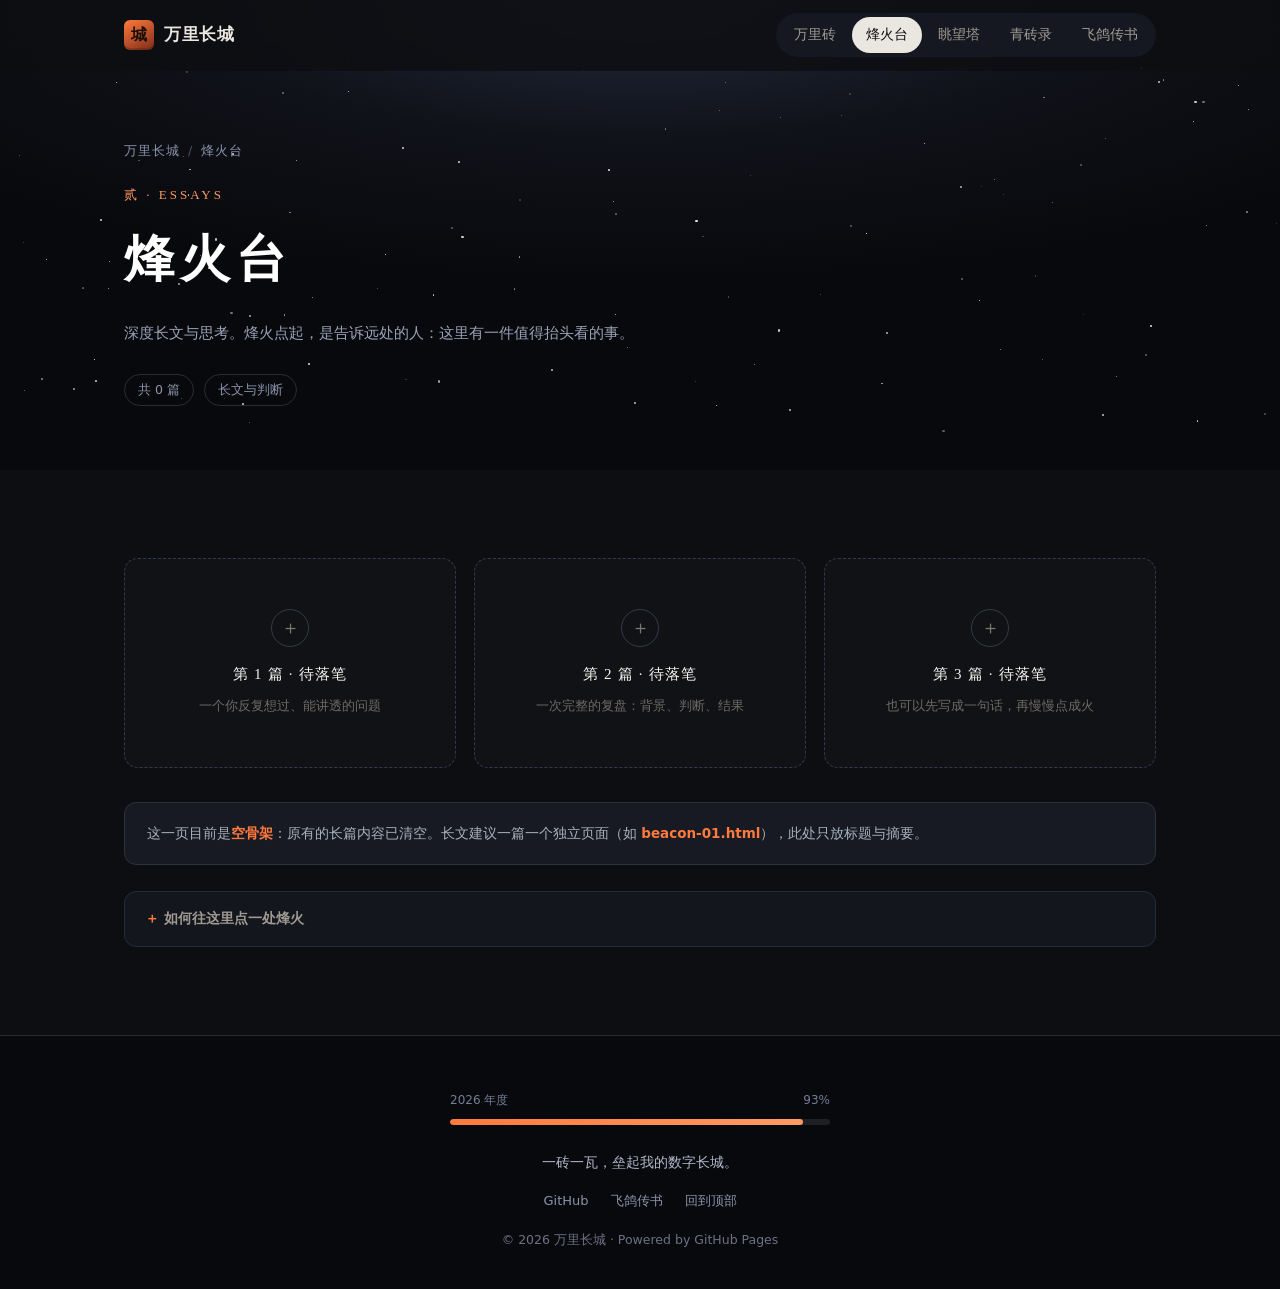
==== commit 4d9effd8: "定稿配色：暗黑风设为默认，移除换肤预览面板" ====
--- a/beacon.html
+++ b/beacon.html
@@ -5,7 +5,7 @@
 <meta name="viewport" content="width=device-width, initial-scale=1.0">
 <title>烽火台 · 万里长城</title>
 <meta name="description" content="烽火台 —— 深度长文与思考。">
-<script>(function(){var d=document.documentElement;try{var m=location.search.match(/theme=(minimal|dark|classic)/);var t=m?m[1]:localStorage.getItem("wlgc-theme");if(t)d.setAttribute("data-theme",t);}catch(e){}d.classList.add("js");})();</script>
+<script>(function(){var d=document.documentElement;var m=location.search.match(/theme=(minimal|classic)/);if(m)d.setAttribute("data-theme",m[1]);d.classList.add("js");})();</script>
 <link rel="stylesheet" href="assets/style.css">
 </head>
 <body id="top">
--- a/assets/style.css
+++ b/assets/style.css
@@ -5,14 +5,48 @@
 
 /* ==========================================================
    配色主题
-   ① 极简白（默认）：暖灰背景 + 深砖红字
-   ② 暗黑风：深黑背景 + 橙色点缀
-   ③ 古典青：青灰背景 + 朱砂红
-   切换方式：<html data-theme="minimal|dark|classic">
+   默认：暗黑风（深黑背景 + 橙色点缀）
+   可选：给 <html> 加 data-theme="minimal" 或 "classic" 即可换肤
+        · minimal  极简白（暖灰背景 + 深砖红字）
+        · classic  古典青（青灰背景 + 朱砂红）
    ========================================================== */
 
-/* ---------- ① 极简白 · 默认 ---------- */
+/* ---------- 默认 · 暗黑风 ---------- */
 :root{
+  --paper:#0d0e12;
+  --paper-2:#151820;
+  --card:#14161d;
+  --ink:#eae7e1;
+  --heading:#f5f2ec;
+  --ink-soft:#a09a92;
+  --ink-faint:#6e6a64;
+  --brick:#ff7a3d;
+  --brick-2:#ff9a63;
+  --on-accent:#1a0f06;
+  --stone:#7c7770;
+  --line:#262b35;
+  --line-strong:#39404d;
+  --nav-bg:rgba(13,14,18,.86);
+  --note-bg:#171a22;
+  --note-line:#2b313d;
+  --note-ink:#a8b0be;
+  --slot-line:#333a48;
+  --slot-bg:rgba(255,255,255,.018);
+  --tag-bg:#231710;
+  --tag-line:#4a3122;
+  --shadow-lift:0 18px 44px rgba(0,0,0,.55);
+  --shadow-nav:0 2px 22px rgba(0,0,0,.45);
+  --night:#08090c;
+  --night-2:#101219;
+  --radius:14px;
+  --maxw:1080px;
+  --serif:"Songti SC","STSong","SimSun",Georgia,"Times New Roman",serif;
+  --sans:"PingFang SC","Microsoft YaHei","Noto Sans SC",system-ui,-apple-system,sans-serif;
+  color-scheme:dark;
+}
+
+/* ---------- 备选 · 极简白 ---------- */
+html[data-theme="minimal"]{
   --paper:#f4f2ee;
   --paper-2:#eae6df;
   --card:#fdfcfa;
@@ -38,42 +72,10 @@
   --shadow-nav:0 2px 20px rgba(27,26,23,.05);
   --night:#12141a;
   --night-2:#1a1d26;
-  --radius:14px;
-  --maxw:1080px;
-  --serif:"Songti SC","STSong","SimSun",Georgia,"Times New Roman",serif;
-  --sans:"PingFang SC","Microsoft YaHei","Noto Sans SC",system-ui,-apple-system,sans-serif;
-}
-
-/* ---------- ② 暗黑风 ---------- */
-html[data-theme="dark"]{
-  --paper:#0d0e12;
-  --paper-2:#151820;
-  --card:#14161d;
-  --ink:#eae7e1;
-  --heading:#f5f2ec;
-  --ink-soft:#a09a92;
-  --ink-faint:#6e6a64;
-  --brick:#ff7a3d;
-  --brick-2:#ff9a63;
-  --on-accent:#1a0f06;
-  --stone:#7c7770;
-  --line:#262b35;
-  --line-strong:#39404d;
-  --nav-bg:rgba(13,14,18,.86);
-  --note-bg:#171a22;
-  --note-line:#2b313d;
-  --note-ink:#a8b0be;
-  --slot-line:#333a48;
-  --slot-bg:rgba(255,255,255,.018);
-  --tag-bg:#231710;
-  --tag-line:#4a3122;
-  --shadow-lift:0 18px 44px rgba(0,0,0,.55);
-  --shadow-nav:0 2px 22px rgba(0,0,0,.45);
-  --night:#08090c;
-  --night-2:#101219;
-}
-
-/* ---------- ③ 古典青 ---------- */
+  color-scheme:light;
+}
+
+/* ---------- 备选 · 古典青 ---------- */
 html[data-theme="classic"]{
   --paper:#e9ede9;
   --paper-2:#dfe5e1;
@@ -100,6 +102,7 @@
   --shadow-nav:0 2px 20px rgba(30,45,38,.07);
   --night:#101418;
   --night-2:#181f24;
+  color-scheme:light;
 }
 
 *{margin:0;padding:0;box-sizing:border-box}
@@ -420,66 +423,3 @@
 /* 入场动画（仅 JS 可用时启用，保证无 JS 也能看到内容） */
 .js .reveal{opacity:0;transform:translateY(18px);transition:opacity .7s ease,transform .7s ease}
 .js .reveal.in{opacity:1;transform:none}
-
-/* ===================== 换肤面板（临时预览用） ===================== */
-.skin{position:fixed;left:22px;bottom:22px;z-index:130;font-family:var(--sans)}
-.skin-toggle{
-  display:inline-flex;align-items:center;gap:9px;
-  padding:11px 18px;border-radius:999px;cursor:pointer;
-  background:var(--card);border:1px solid var(--line);color:var(--ink);
-  font-size:13px;font-family:inherit;
-  box-shadow:0 10px 28px rgba(0,0,0,.16);
-  transition:transform .2s,border-color .2s;
-}
-.skin-toggle:hover{transform:translateY(-2px);border-color:var(--line-strong)}
-.skin-toggle .dot{
-  width:16px;height:16px;border-radius:50%;
-  background:linear-gradient(135deg,var(--paper) 0 50%,var(--brick) 50% 100%);
-  border:1px solid var(--line-strong);
-}
-.skin-panel{
-  position:absolute;left:0;bottom:calc(100% + 12px);width:266px;
-  background:var(--card);border:1px solid var(--line);border-radius:16px;
-  padding:16px;box-shadow:0 22px 54px rgba(0,0,0,.26);
-  opacity:0;transform:translateY(10px) scale(.98);transform-origin:bottom left;
-  pointer-events:none;transition:opacity .22s ease,transform .22s ease;
-}
-.skin.open .skin-panel{opacity:1;transform:none;pointer-events:auto}
-.skin-panel .title{font-size:13.5px;font-weight:700;color:var(--heading);letter-spacing:.5px}
-.skin-panel .tip{font-size:11.5px;color:var(--ink-faint);margin-top:4px;line-height:1.6;margin-bottom:12px}
-.skin-opt{
-  display:flex;align-items:center;gap:11px;width:100%;
-  padding:9px 10px;margin-top:6px;border-radius:10px;cursor:pointer;
-  background:transparent;border:1px solid transparent;
-  font-family:inherit;text-align:left;transition:background .2s,border-color .2s;
-}
-.skin-opt:hover{background:var(--paper-2);border-color:var(--line)}
-.skin-opt .sw{
-  width:30px;height:30px;border-radius:8px;flex:none;
-  border:1px solid rgba(0,0,0,.12);position:relative;overflow:hidden;
-}
-.skin-opt .sw::after{
-  content:"";position:absolute;left:0;right:0;bottom:0;height:42%;
-}
-.skin-opt .txt{flex:1;min-width:0}
-.skin-opt .nm{font-size:13px;font-weight:600;color:var(--ink);display:block}
-.skin-opt .ds{font-size:11px;color:var(--ink-faint);display:block;margin-top:2px}
-.skin-opt .ck{
-  width:16px;height:16px;border-radius:50%;flex:none;
-  border:1.5px solid var(--line-strong);font-size:10px;color:transparent;
-  display:flex;align-items:center;justify-content:center;
-}
-.skin-opt.active{border-color:var(--brick);background:var(--tag-bg)}
-.skin-opt.active .ck{background:var(--brick);border-color:var(--brick);color:var(--on-accent)}
-
-/* 换肤瞬间的全局过渡 */
-html.skin-anim *,
-html.skin-anim *::before,
-html.skin-anim *::after{
-  transition:background-color .38s ease,color .38s ease,border-color .38s ease,box-shadow .38s ease !important;
-}
-@media(max-width:560px){
-  .skin{left:14px;bottom:14px}
-  .skin-toggle{padding:9px 14px;font-size:12px}
-  .skin-panel{width:min(266px,calc(100vw - 28px))}
-}
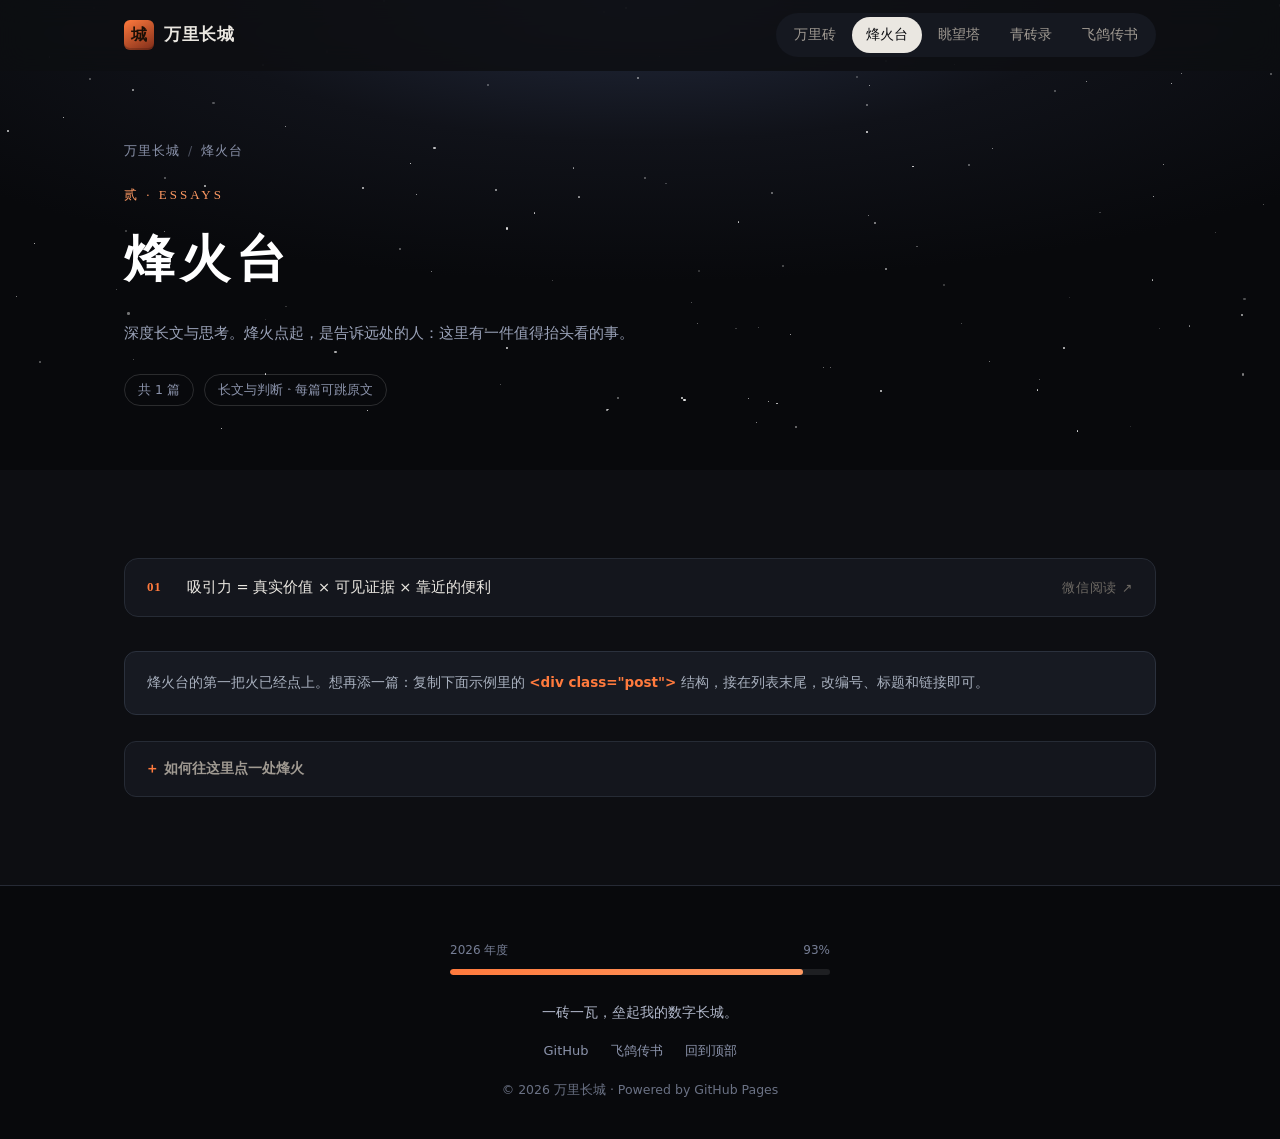
==== commit 9b229068: "烽火台新增文章卡片：吸引力 = 真实价值 × 可见证据 × 靠近的便利（微信阅读）" ====
--- a/beacon.html
+++ b/beacon.html
@@ -31,46 +31,37 @@
     <h1>烽火台</h1>
     <p class="desc">深度长文与思考。烽火点起，是告诉远处的人：这里有一件值得抬头看的事。</p>
     <div class="meta">
-      <span>共 0 篇</span>
-      <span>长文与判断</span>
+      <span>共 1 篇</span>
+      <span>长文与判断 · 每篇可跳原文</span>
     </div>
   </div>
 </header>
 
 <section>
   <div class="wrap">
-    <div class="slots">
-      <div class="slot reveal">
-        <div class="plus">＋</div>
-        <div class="label">第 1 篇 · 待落笔</div>
-        <div class="hint">一个你反复想过、能讲透的问题</div>
-      </div>
-      <div class="slot reveal">
-        <div class="plus">＋</div>
-        <div class="label">第 2 篇 · 待落笔</div>
-        <div class="hint">一次完整的复盘：背景、判断、结果</div>
-      </div>
-      <div class="slot reveal">
-        <div class="plus">＋</div>
-        <div class="label">第 3 篇 · 待落笔</div>
-        <div class="hint">也可以先写成一句话，再慢慢点成火</div>
+    <div class="postlist">
+      <div class="post">
+        <span class="post-num">01</span>
+        <span class="post-title">吸引力 = 真实价值 × 可见证据 × 靠近的便利</span>
+        <a class="post-link" href="https://mp.weixin.qq.com/s/oPEBzBv0W9xTPupUCdCg-g"
+           target="_blank" rel="noopener noreferrer">微信阅读 ↗</a>
       </div>
     </div>
 
     <div class="note">
-      这一页目前是<b>空骨架</b>：原有的长篇内容已清空。长文建议一篇一个独立页面（如 <b>beacon-01.html</b>），此处只放标题与摘要。
+      烽火台的第一把火已经点上。想再添一篇：复制下面示例里的 <b>&lt;div class="post"&gt;</b> 结构，接在列表末尾，改编号、标题和链接即可。
     </div>
 
     <details class="snippet">
       <summary>如何往这里点一处烽火</summary>
       <div class="snippet-body">
         <p>复制下面的结构到 <code>beacon.html</code> 的 <code>&lt;div class="slots"&gt;</code> 里：</p>
-        <pre><code>&lt;a class="tile" href="beacon-01.html"&gt;
-  &lt;div class="tile-num"&gt;01 · 2024.01&lt;/div&gt;
-  &lt;h3&gt;文章标题&lt;/h3&gt;
-  &lt;p&gt;两三行摘要，让人知道点开能读到什么。&lt;/p&gt;
-  &lt;span class="tile-tag"&gt;长文 · 约 6000 字&lt;/span&gt;
-&lt;/a&gt;</code></pre>
+        <pre><code>&lt;div class="post"&gt;
+  &lt;span class="post-num"&gt;02&lt;/span&gt;
+  &lt;span class="post-title"&gt;文章标题&lt;/span&gt;
+  &lt;a class="post-link" href="文章链接"
+     target="_blank" rel="noopener noreferrer"&gt;微信阅读 ↗&lt;/a&gt;
+&lt;/div&gt;</code></pre>
         <p>摘要控制在 2–3 行最好看。篇幅较长时，正文另建页面，这里只做入口。</p>
       </div>
     </details>
--- a/assets/style.css
+++ b/assets/style.css
@@ -38,6 +38,7 @@
   --shadow-nav:0 2px 22px rgba(0,0,0,.45);
   --night:#08090c;
   --night-2:#101219;
+  --ytrack:rgba(255,255,255,.12);
   --radius:14px;
   --maxw:1080px;
   --serif:"Songti SC","STSong","SimSun",Georgia,"Times New Roman",serif;
@@ -72,6 +73,7 @@
   --shadow-nav:0 2px 20px rgba(27,26,23,.05);
   --night:#12141a;
   --night-2:#1a1d26;
+  --ytrack:#e3ddd2;
   color-scheme:light;
 }
 
@@ -102,6 +104,7 @@
   --shadow-nav:0 2px 20px rgba(30,45,38,.07);
   --night:#101418;
   --night-2:#181f24;
+  --ytrack:#d7ddd6;
   color-scheme:light;
 }
 
@@ -423,3 +426,77 @@
 /* 入场动画（仅 JS 可用时启用，保证无 JS 也能看到内容） */
 .js .reveal{opacity:0;transform:translateY(18px);transition:opacity .7s ease,transform .7s ease}
 .js .reveal.in{opacity:1;transform:none}
+
+/* ===================== 年度时间进度（首页） ===================== */
+.ytime-sec{padding:34px 0 78px}
+.ytime{border-top:1px solid var(--line);padding-top:38px}
+.ytime-top{
+  display:flex;justify-content:space-between;align-items:flex-end;
+  gap:16px;margin-bottom:20px;flex-wrap:wrap;
+}
+.ytime-label{
+  font-size:14px;color:var(--ink-soft);letter-spacing:.14em;
+  display:inline-flex;align-items:baseline;
+}
+.ytime-label i{
+  font-style:normal;color:var(--brick);margin-left:3px;
+  animation:yp-blink 1.1s steps(1) infinite;
+}
+@keyframes yp-blink{50%{opacity:0}}
+.ytime-pct{
+  font-family:var(--serif);font-weight:700;line-height:1;
+  font-size:clamp(34px,5vw,54px);color:var(--heading);
+  letter-spacing:.02em;font-variant-numeric:tabular-nums;
+}
+.ytime-pct .u{font-size:.45em;color:var(--brick);margin-left:2px}
+.ytime-bar{
+  height:10px;border-radius:99px;overflow:hidden;
+  background:var(--ytrack);
+}
+.ytime-bar i{
+  display:block;height:100%;width:0;border-radius:99px;
+  background:linear-gradient(90deg,var(--brick) 0%,#d9a441 100%);
+  box-shadow:0 0 14px rgba(255,122,61,.30);
+  transition:width .8s cubic-bezier(.3,.7,.3,1);
+}
+.ytime-bottom{
+  display:flex;justify-content:space-between;gap:8px 20px;flex-wrap:wrap;
+  margin-top:15px;font-size:13px;color:var(--ink-soft);
+  font-variant-numeric:tabular-nums;letter-spacing:.02em;
+}
+.ytime-bottom b{color:var(--heading);font-weight:600}
+@media(max-width:560px){
+  .ytime-sec{padding:26px 0 60px}
+  .ytime-bottom{flex-direction:column;gap:6px}
+}
+
+/* ===================== 文章列表卡片（烽火台） ===================== */
+.postlist{
+  background:var(--card);border:1px solid var(--line);border-radius:var(--radius);
+  overflow:hidden;
+}
+.post{
+  display:flex;align-items:center;gap:14px;
+  padding:17px 22px;border-top:1px solid var(--line);
+  transition:background .2s;
+}
+.post:first-child{border-top:none}
+.post:hover{background:var(--paper-2)}
+.post-num{
+  flex:none;min-width:26px;text-align:left;
+  font-family:var(--serif);font-size:13px;font-weight:700;
+  color:var(--brick);letter-spacing:.05em;
+}
+.post-title{
+  flex:1;min-width:0;font-size:14.5px;line-height:1.65;color:var(--ink);
+}
+.post-link{
+  flex:none;font-size:12.5px;color:var(--ink-faint);letter-spacing:.06em;
+  transition:color .2s;white-space:nowrap;
+}
+.post:hover .post-link{color:var(--brick)}
+.post-link:hover{color:var(--brick)}
+@media(max-width:560px){
+  .post{padding:14px 16px;gap:10px}
+  .post-title{font-size:13.5px}
+}
